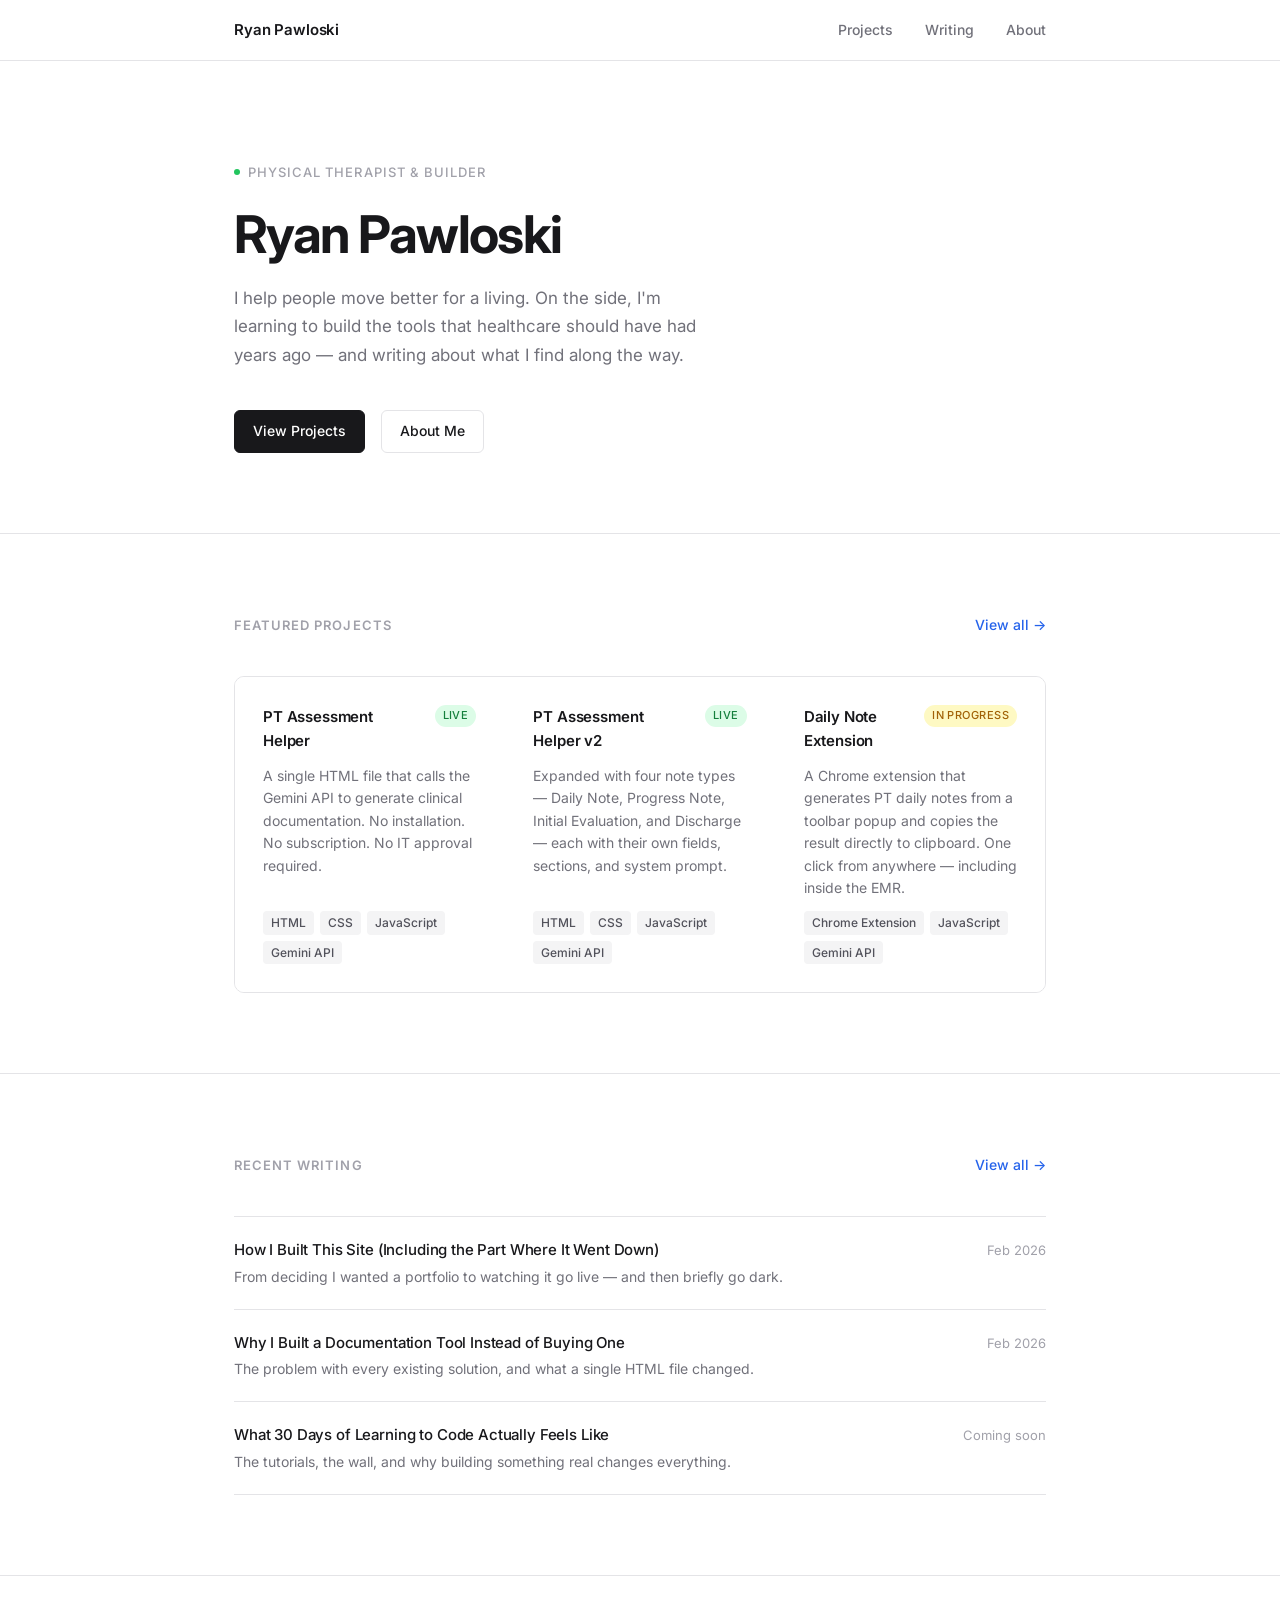
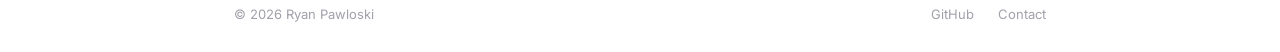
==== index.html @ 799d340d "Initial portfolio build" ====
<!DOCTYPE html>
<html lang="en">
<head>
  <meta charset="UTF-8">
  <meta name="viewport" content="width=device-width, initial-scale=1.0">
  <title>Ryan Pawloski</title>
  <meta name="description" content="Physical therapist and builder. Making tools that make care better.">
  <link rel="stylesheet" href="style.css">
</head>
<body>

  <!-- Nav -->
  <nav>
    <div class="container nav-inner">
      <a href="index.html" class="nav-logo">Ryan Pawloski</a>
      <ul class="nav-links">
        <li><a href="projects.html">Projects</a></li>
        <li><a href="writing.html">Writing</a></li>
        <li><a href="about.html">About</a></li>
      </ul>
      <button class="nav-toggle" id="nav-toggle" aria-label="Toggle menu" aria-expanded="false">
        <svg width="20" height="20" viewBox="0 0 20 20" fill="none" stroke="currentColor" stroke-width="1.75" stroke-linecap="round">
          <line x1="3" y1="6" x2="17" y2="6"/>
          <line x1="3" y1="10" x2="17" y2="10"/>
          <line x1="3" y1="14" x2="17" y2="14"/>
        </svg>
      </button>
    </div>
    <div class="nav-mobile" id="nav-mobile">
      <a href="projects.html">Projects</a>
      <a href="writing.html">Writing</a>
      <a href="about.html">About</a>
    </div>
  </nav>

  <!-- Hero -->
  <section class="hero" style="border-top: none;">
    <div class="container">
      <div class="hero-eyebrow">
        <span class="hero-eyebrow-dot"></span>
        Physical Therapist & Builder
      </div>
      <h1>Ryan Pawloski</h1>
      <p class="hero-sub">
        I help people move better for a living. On the side, I'm learning to build the tools
        that healthcare should have had years ago — and writing about what I find along the way.
      </p>
      <div class="hero-links">
        <a href="projects.html" class="btn btn-primary">View Projects</a>
        <a href="about.html" class="btn btn-outline">About Me</a>
      </div>
    </div>
  </section>

  <!-- Featured Projects -->
  <section>
    <div class="container">
      <div class="section-header">
        <span class="section-title">Featured Projects</span>
        <a href="projects.html" class="section-link">View all →</a>
      </div>
      <div class="projects-grid">

        <div class="project-card">
          <div class="project-card-header">
            <span class="project-name">PT Assessment Helper</span>
            <span class="project-status status-live">Live</span>
          </div>
          <p class="project-desc">
            A single HTML file that calls the Gemini API to generate clinical documentation.
            No installation. No subscription. No IT approval required.
          </p>
          <div class="project-tags">
            <span class="tag">HTML</span>
            <span class="tag">CSS</span>
            <span class="tag">JavaScript</span>
            <span class="tag">Gemini API</span>
          </div>
        </div>

        <div class="project-card">
          <div class="project-card-header">
            <span class="project-name">PT Assessment Helper v2</span>
            <span class="project-status status-live">Live</span>
          </div>
          <p class="project-desc">
            Expanded with four note types — Daily Note, Progress Note, Initial Evaluation,
            and Discharge — each with their own fields, sections, and system prompt.
          </p>
          <div class="project-tags">
            <span class="tag">HTML</span>
            <span class="tag">CSS</span>
            <span class="tag">JavaScript</span>
            <span class="tag">Gemini API</span>
          </div>
        </div>

        <div class="project-card">
          <div class="project-card-header">
            <span class="project-name">Daily Note Extension</span>
            <span class="project-status status-progress">In Progress</span>
          </div>
          <p class="project-desc">
            A Chrome extension that generates PT daily notes from a toolbar popup and
            copies the result directly to clipboard. One click from anywhere — including inside the EMR.
          </p>
          <div class="project-tags">
            <span class="tag">Chrome Extension</span>
            <span class="tag">JavaScript</span>
            <span class="tag">Gemini API</span>
          </div>
        </div>

      </div>
    </div>
  </section>

  <!-- Recent Writing -->
  <section>
    <div class="container">
      <div class="section-header">
        <span class="section-title">Recent Writing</span>
        <a href="writing.html" class="section-link">View all →</a>
      </div>
      <div class="post-list">

        <a href="writing/how-i-built-this-site.html" class="post-item">
          <div>
            <div class="post-title">How I Built This Site (Including the Part Where It Went Down)</div>
            <div class="post-desc">From deciding I wanted a portfolio to watching it go live — and then briefly go dark.</div>
          </div>
          <span class="post-meta">Feb 2026</span>
        </a>

        <a href="writing/why-i-built-a-documentation-tool.html" class="post-item">
          <div>
            <div class="post-title">Why I Built a Documentation Tool Instead of Buying One</div>
            <div class="post-desc">The problem with every existing solution, and what a single HTML file changed.</div>
          </div>
          <span class="post-meta">Feb 2026</span>
        </a>

        <a href="#" class="post-item">
          <div>
            <div class="post-title">What 30 Days of Learning to Code Actually Feels Like</div>
            <div class="post-desc">The tutorials, the wall, and why building something real changes everything.</div>
          </div>
          <span class="post-meta">Coming soon</span>
        </a>

      </div>
    </div>
  </section>

  <!-- Footer -->
  <footer>
    <div class="container footer-inner">
      <span class="footer-copy">© 2026 Ryan Pawloski</span>
      <div class="footer-links">
        <a href="https://github.com" target="_blank" rel="noopener">GitHub</a>
        <a href="about.html">Contact</a>
      </div>
    </div>
  </footer>

  <script src="script.js"></script>
</body>
</html>
---- style.css ----
@import url('https://fonts.googleapis.com/css2?family=Inter:wght@400;500;600;700&display=swap');

/* ── Reset ── */
*, *::before, *::after { box-sizing: border-box; margin: 0; padding: 0; }
img { display: block; max-width: 100%; }
a { color: inherit; text-decoration: none; }

/* ── Custom Properties ── */
:root {
  --bg:         #ffffff;
  --text:       #18181b;
  --text-2:     #71717a;
  --text-3:     #a1a1aa;
  --accent:     #2563eb;
  --accent-dim: #eff6ff;
  --border:     #e4e4e7;
  --surface:    #fafafa;
  --tag-bg:     #f4f4f5;
  --tag-text:   #52525b;

  --font: 'Inter', -apple-system, BlinkMacSystemFont, 'Segoe UI', sans-serif;

  --container: 860px;
  --reading:   660px;
  --pad:       1.5rem;

  --transition: 0.15s ease;
}

/* ── Base ── */
html { font-size: 16px; -webkit-font-smoothing: antialiased; }

body {
  font-family: var(--font);
  background: var(--bg);
  color: var(--text);
  line-height: 1.6;
  min-height: 100vh;
  display: flex;
  flex-direction: column;
}

/* ── Layout ── */
.container {
  width: 100%;
  max-width: var(--container);
  margin: 0 auto;
  padding: 0 var(--pad);
}

.reading {
  max-width: var(--reading);
}

section {
  padding: 5rem 0;
}

section + section {
  border-top: 1px solid var(--border);
}

/* ── Navigation ── */
nav {
  position: sticky;
  top: 0;
  z-index: 100;
  background: rgba(255, 255, 255, 0.85);
  backdrop-filter: blur(12px);
  -webkit-backdrop-filter: blur(12px);
  border-bottom: 1px solid var(--border);
}

.nav-inner {
  display: flex;
  align-items: center;
  justify-content: space-between;
  height: 60px;
}

.nav-logo {
  font-size: 0.9375rem;
  font-weight: 600;
  letter-spacing: -0.01em;
  color: var(--text);
  transition: opacity var(--transition);
}

.nav-logo:hover { opacity: 0.7; }

.nav-links {
  display: flex;
  align-items: center;
  gap: 2rem;
  list-style: none;
}

.nav-links a {
  font-size: 0.875rem;
  font-weight: 500;
  color: var(--text-2);
  transition: color var(--transition);
}

.nav-links a:hover,
.nav-links a.active {
  color: var(--text);
}

.nav-toggle {
  display: none;
  background: none;
  border: none;
  cursor: pointer;
  padding: 4px;
  color: var(--text);
}

.nav-toggle svg { display: block; }

/* Mobile nav */
.nav-mobile {
  display: none;
  flex-direction: column;
  gap: 0;
  border-top: 1px solid var(--border);
}

.nav-mobile.open { display: flex; }

.nav-mobile a {
  display: block;
  padding: 0.875rem var(--pad);
  font-size: 0.9375rem;
  font-weight: 500;
  color: var(--text-2);
  border-bottom: 1px solid var(--border);
  transition: color var(--transition), background var(--transition);
}

.nav-mobile a:hover,
.nav-mobile a.active {
  color: var(--text);
  background: var(--surface);
}

/* ── Hero ── */
.hero {
  padding: 6rem 0 5rem;
  border-top: none;
}

.hero-eyebrow {
  display: inline-flex;
  align-items: center;
  gap: 0.5rem;
  font-size: 0.8125rem;
  font-weight: 500;
  letter-spacing: 0.08em;
  text-transform: uppercase;
  color: var(--text-3);
  margin-bottom: 1.5rem;
}

.hero-eyebrow-dot {
  width: 6px;
  height: 6px;
  border-radius: 50%;
  background: #22c55e;
  animation: pulse 2s ease infinite;
}

@keyframes pulse {
  0%, 100% { opacity: 1; }
  50%       { opacity: 0.4; }
}

.hero h1 {
  font-size: clamp(2.25rem, 5vw, 3.25rem);
  font-weight: 700;
  letter-spacing: -0.03em;
  line-height: 1.1;
  color: var(--text);
  margin-bottom: 1.25rem;
}

.hero-sub {
  font-size: 1.0625rem;
  color: var(--text-2);
  max-width: 480px;
  line-height: 1.7;
  margin-bottom: 2.5rem;
}

.hero-links {
  display: flex;
  gap: 1rem;
  flex-wrap: wrap;
}

/* ── Buttons ── */
.btn {
  display: inline-flex;
  align-items: center;
  gap: 0.375rem;
  padding: 0.5625rem 1.125rem;
  border-radius: 6px;
  font-family: var(--font);
  font-size: 0.875rem;
  font-weight: 500;
  cursor: pointer;
  transition: background var(--transition), color var(--transition),
              border-color var(--transition), opacity var(--transition);
  border: 1px solid transparent;
  text-decoration: none;
}

.btn-primary {
  background: var(--text);
  color: #fff;
  border-color: var(--text);
}

.btn-primary:hover { opacity: 0.8; }

.btn-outline {
  background: transparent;
  color: var(--text);
  border-color: var(--border);
}

.btn-outline:hover {
  background: var(--surface);
  border-color: #d4d4d8;
}

/* ── Section Headers ── */
.section-header {
  display: flex;
  align-items: baseline;
  justify-content: space-between;
  margin-bottom: 2.5rem;
}

.section-title {
  font-size: 0.8125rem;
  font-weight: 600;
  letter-spacing: 0.08em;
  text-transform: uppercase;
  color: var(--text-3);
}

.section-link {
  font-size: 0.875rem;
  font-weight: 500;
  color: var(--accent);
  transition: opacity var(--transition);
}

.section-link:hover { opacity: 0.75; }

/* ── Project Cards ── */
.projects-grid {
  display: grid;
  grid-template-columns: repeat(auto-fill, minmax(260px, 1fr));
  gap: 1px;
  border: 1px solid var(--border);
  border-radius: 10px;
  overflow: hidden;
}

.project-card {
  background: var(--bg);
  padding: 1.75rem;
  display: flex;
  flex-direction: column;
  gap: 0.75rem;
  transition: background var(--transition);
  position: relative;
}

.project-card:hover { background: var(--surface); }

.project-card-header {
  display: flex;
  align-items: flex-start;
  justify-content: space-between;
  gap: 1rem;
}

.project-name {
  font-size: 0.9375rem;
  font-weight: 600;
  color: var(--text);
  letter-spacing: -0.01em;
}

.project-status {
  flex-shrink: 0;
  font-size: 0.6875rem;
  font-weight: 500;
  letter-spacing: 0.04em;
  text-transform: uppercase;
  padding: 2px 8px;
  border-radius: 20px;
}

.status-live     { background: #dcfce7; color: #15803d; }
.status-progress { background: #fef9c3; color: #a16207; }
.status-soon     { background: var(--tag-bg); color: var(--tag-text); }

.project-desc {
  font-size: 0.875rem;
  color: var(--text-2);
  line-height: 1.6;
  flex: 1;
}

.project-tags {
  display: flex;
  flex-wrap: wrap;
  gap: 0.375rem;
  margin-top: auto;
}

.tag {
  font-size: 0.75rem;
  font-weight: 500;
  padding: 2px 8px;
  border-radius: 4px;
  background: var(--tag-bg);
  color: var(--tag-text);
}

.project-link {
  font-size: 0.8125rem;
  font-weight: 500;
  color: var(--accent);
  display: inline-flex;
  align-items: center;
  gap: 0.25rem;
  transition: gap var(--transition);
}

.project-link:hover { gap: 0.5rem; }

/* ── Writing List ── */
.post-list {
  display: flex;
  flex-direction: column;
}

.post-item {
  display: grid;
  grid-template-columns: 1fr auto;
  align-items: baseline;
  gap: 1.5rem;
  padding: 1.375rem 0;
  border-bottom: 1px solid var(--border);
  transition: var(--transition);
}

.post-item:first-child { border-top: 1px solid var(--border); }

.post-item:hover .post-title { color: var(--accent); }

.post-title {
  font-size: 0.9375rem;
  font-weight: 500;
  color: var(--text);
  letter-spacing: -0.01em;
  transition: color var(--transition);
  line-height: 1.5;
}

.post-meta {
  font-size: 0.8125rem;
  color: var(--text-3);
  white-space: nowrap;
}

.post-desc {
  font-size: 0.875rem;
  color: var(--text-2);
  margin-top: 0.25rem;
  line-height: 1.5;
}

/* ── About / Bio ── */
.about-grid {
  display: grid;
  grid-template-columns: 1fr 200px;
  gap: 4rem;
  align-items: start;
}

.about-avatar {
  width: 200px;
  height: 200px;
  border-radius: 10px;
  background: var(--surface);
  border: 1px solid var(--border);
  display: flex;
  align-items: center;
  justify-content: center;
  font-size: 2.5rem;
  font-weight: 700;
  color: var(--text-3);
  letter-spacing: -0.02em;
}

.about-content h2 {
  font-size: 1.5rem;
  font-weight: 700;
  letter-spacing: -0.02em;
  margin-bottom: 1rem;
  color: var(--text);
}

.about-content p {
  font-size: 1rem;
  color: var(--text-2);
  line-height: 1.75;
  margin-bottom: 1rem;
}

.about-content p:last-child { margin-bottom: 0; }

/* ── Prose (blog posts) ── */
.prose h1 {
  font-size: clamp(1.75rem, 4vw, 2.5rem);
  font-weight: 700;
  letter-spacing: -0.03em;
  line-height: 1.2;
  color: var(--text);
  margin-bottom: 1rem;
}

.prose-meta {
  display: flex;
  align-items: center;
  gap: 1rem;
  font-size: 0.875rem;
  color: var(--text-3);
  margin-bottom: 3rem;
  padding-bottom: 2rem;
  border-bottom: 1px solid var(--border);
}

.prose-meta span { display: flex; align-items: center; gap: 0.375rem; }

.prose-body h2 {
  font-size: 1.25rem;
  font-weight: 600;
  letter-spacing: -0.02em;
  color: var(--text);
  margin: 2.5rem 0 0.875rem;
}

.prose-body p {
  font-size: 1.0625rem;
  color: var(--text-2);
  line-height: 1.8;
  margin-bottom: 1.25rem;
}

.prose-body strong { color: var(--text); font-weight: 600; }

.prose-body blockquote {
  border-left: 3px solid var(--border);
  padding-left: 1.25rem;
  margin: 1.75rem 0;
  color: var(--text-2);
  font-style: italic;
}

.prose-body ul, .prose-body ol {
  padding-left: 1.5rem;
  margin-bottom: 1.25rem;
  color: var(--text-2);
}

.prose-body li {
  font-size: 1.0625rem;
  line-height: 1.8;
  margin-bottom: 0.375rem;
}

.back-link {
  display: inline-flex;
  align-items: center;
  gap: 0.375rem;
  font-size: 0.875rem;
  font-weight: 500;
  color: var(--text-2);
  margin-bottom: 2.5rem;
  transition: color var(--transition);
}

.back-link:hover { color: var(--text); }

/* ── Page Header ── */
.page-header {
  padding: 4rem 0 3rem;
}

.page-header h1 {
  font-size: clamp(1.75rem, 4vw, 2.5rem);
  font-weight: 700;
  letter-spacing: -0.03em;
  color: var(--text);
  margin-bottom: 0.625rem;
}

.page-header p {
  font-size: 1rem;
  color: var(--text-2);
  max-width: 480px;
}

/* ── Now strip ── */
.now-strip {
  background: var(--surface);
  border-radius: 8px;
  padding: 1.25rem 1.5rem;
  display: flex;
  gap: 2rem;
  flex-wrap: wrap;
  border: 1px solid var(--border);
  margin-top: 3rem;
}

.now-item {
  display: flex;
  flex-direction: column;
  gap: 0.25rem;
}

.now-label {
  font-size: 0.6875rem;
  font-weight: 600;
  letter-spacing: 0.08em;
  text-transform: uppercase;
  color: var(--text-3);
}

.now-value {
  font-size: 0.875rem;
  font-weight: 500;
  color: var(--text);
}

/* ── Divider ── */
hr {
  border: none;
  border-top: 1px solid var(--border);
  margin: 2rem 0;
}

/* ── Footer ── */
footer {
  margin-top: auto;
  border-top: 1px solid var(--border);
  padding: 1.75rem 0;
}

.footer-inner {
  display: flex;
  align-items: center;
  justify-content: space-between;
  flex-wrap: wrap;
  gap: 1rem;
}

.footer-copy {
  font-size: 0.8125rem;
  color: var(--text-3);
}

.footer-links {
  display: flex;
  gap: 1.5rem;
}

.footer-links a {
  font-size: 0.8125rem;
  color: var(--text-3);
  transition: color var(--transition);
}

.footer-links a:hover { color: var(--text); }

/* ── Responsive ── */
@media (max-width: 680px) {
  :root { --pad: 1.25rem; }

  section { padding: 3.5rem 0; }

  .hero { padding: 4rem 0 3.5rem; }

  .nav-links { display: none; }
  .nav-toggle { display: block; }

  .projects-grid {
    grid-template-columns: 1fr;
  }

  .about-grid {
    grid-template-columns: 1fr;
  }

  .about-avatar {
    width: 80px;
    height: 80px;
    font-size: 1.5rem;
    order: -1;
  }

  .post-item {
    grid-template-columns: 1fr;
    gap: 0.25rem;
  }

  .footer-inner {
    flex-direction: column;
    align-items: flex-start;
  }
}
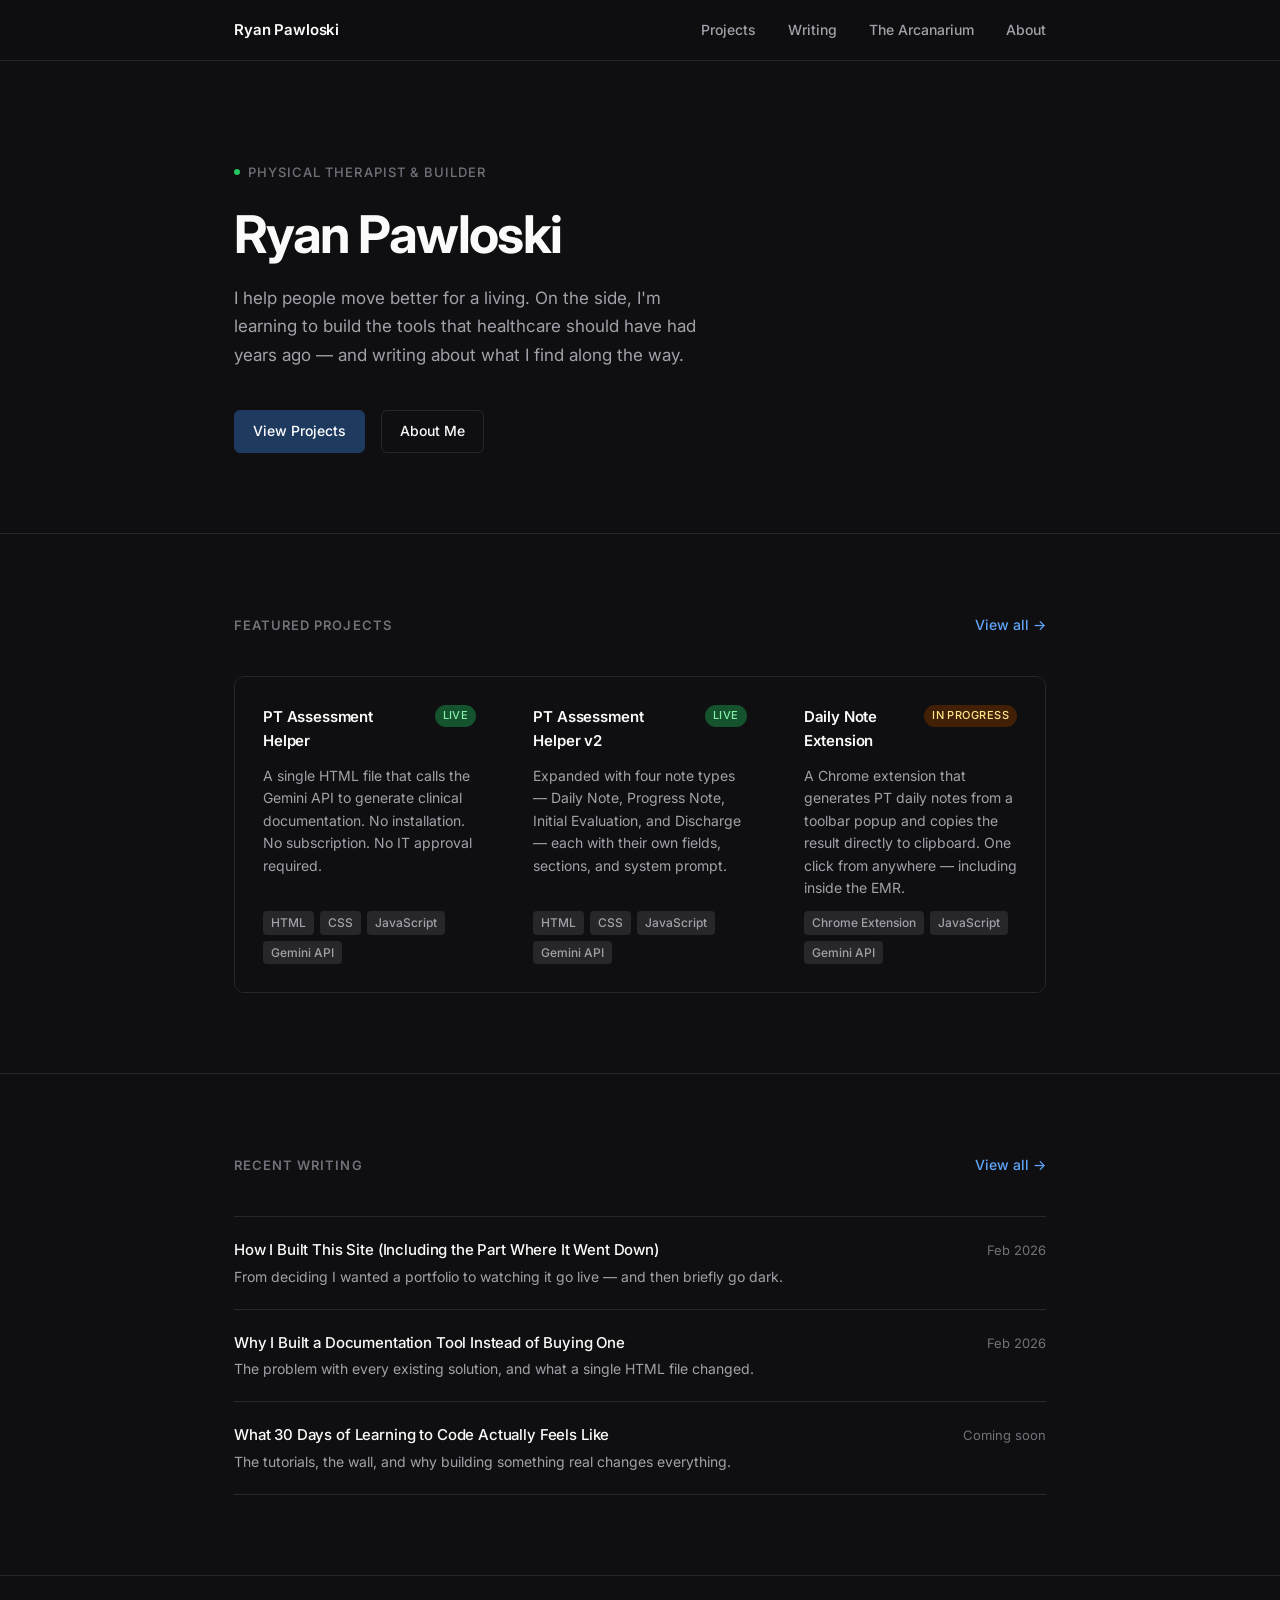
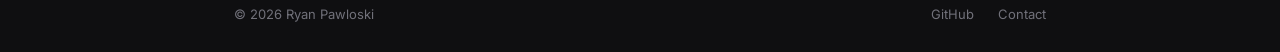
==== commit 65ef514c: "Add Arcanarium to nav" ====
--- a/index.html
+++ b/index.html
@@ -16,6 +16,7 @@
       <ul class="nav-links">
         <li><a href="projects.html">Projects</a></li>
         <li><a href="writing.html">Writing</a></li>
+        <li><a href="https://arcanarium.me" target="_blank" rel="noopener">The Arcanarium</a></li>
         <li><a href="about.html">About</a></li>
       </ul>
       <button class="nav-toggle" id="nav-toggle" aria-label="Toggle menu" aria-expanded="false">
@@ -29,6 +30,7 @@
     <div class="nav-mobile" id="nav-mobile">
       <a href="projects.html">Projects</a>
       <a href="writing.html">Writing</a>
+      <a href="https://arcanarium.me" target="_blank" rel="noopener">The Arcanarium</a>
       <a href="about.html">About</a>
     </div>
   </nav>
--- a/style.css
+++ b/style.css
@@ -7,16 +7,16 @@
 
 /* ── Custom Properties ── */
 :root {
-  --bg:         #ffffff;
-  --text:       #18181b;
-  --text-2:     #71717a;
-  --text-3:     #a1a1aa;
-  --accent:     #2563eb;
-  --accent-dim: #eff6ff;
-  --border:     #e4e4e7;
-  --surface:    #fafafa;
-  --tag-bg:     #f4f4f5;
-  --tag-text:   #52525b;
+  --bg:         #0f0f11;
+  --text:       #fafafa;
+  --text-2:     #a1a1aa;
+  --text-3:     #71717a;
+  --accent:     #60a5fa;
+  --accent-dim: #1e3a5f;
+  --border:     #27272a;
+  --surface:    #18181b;
+  --tag-bg:     #27272a;
+  --tag-text:   #a1a1aa;
 
   --font: 'Inter', -apple-system, BlinkMacSystemFont, 'Segoe UI', sans-serif;
 
@@ -65,7 +65,7 @@
   position: sticky;
   top: 0;
   z-index: 100;
-  background: rgba(255, 255, 255, 0.85);
+  background: rgba(15, 15, 17, 0.85);
   backdrop-filter: blur(12px);
   -webkit-backdrop-filter: blur(12px);
   border-bottom: 1px solid var(--border);
@@ -216,12 +216,12 @@
 }
 
 .btn-primary {
-  background: var(--text);
+  background: #1e3a5f;
   color: #fff;
-  border-color: var(--text);
-}
-
-.btn-primary:hover { opacity: 0.8; }
+  border-color: #1e3a5f;
+}
+
+.btn-primary:hover { background: #16304f; border-color: #16304f; }
 
 .btn-outline {
   background: transparent;
@@ -305,8 +305,8 @@
   border-radius: 20px;
 }
 
-.status-live     { background: #dcfce7; color: #15803d; }
-.status-progress { background: #fef9c3; color: #a16207; }
+.status-live     { background: #14532d; color: #86efac; }
+.status-progress { background: #422006; color: #fde68a; }
 .status-soon     { background: var(--tag-bg); color: var(--tag-text); }
 
 .project-desc {
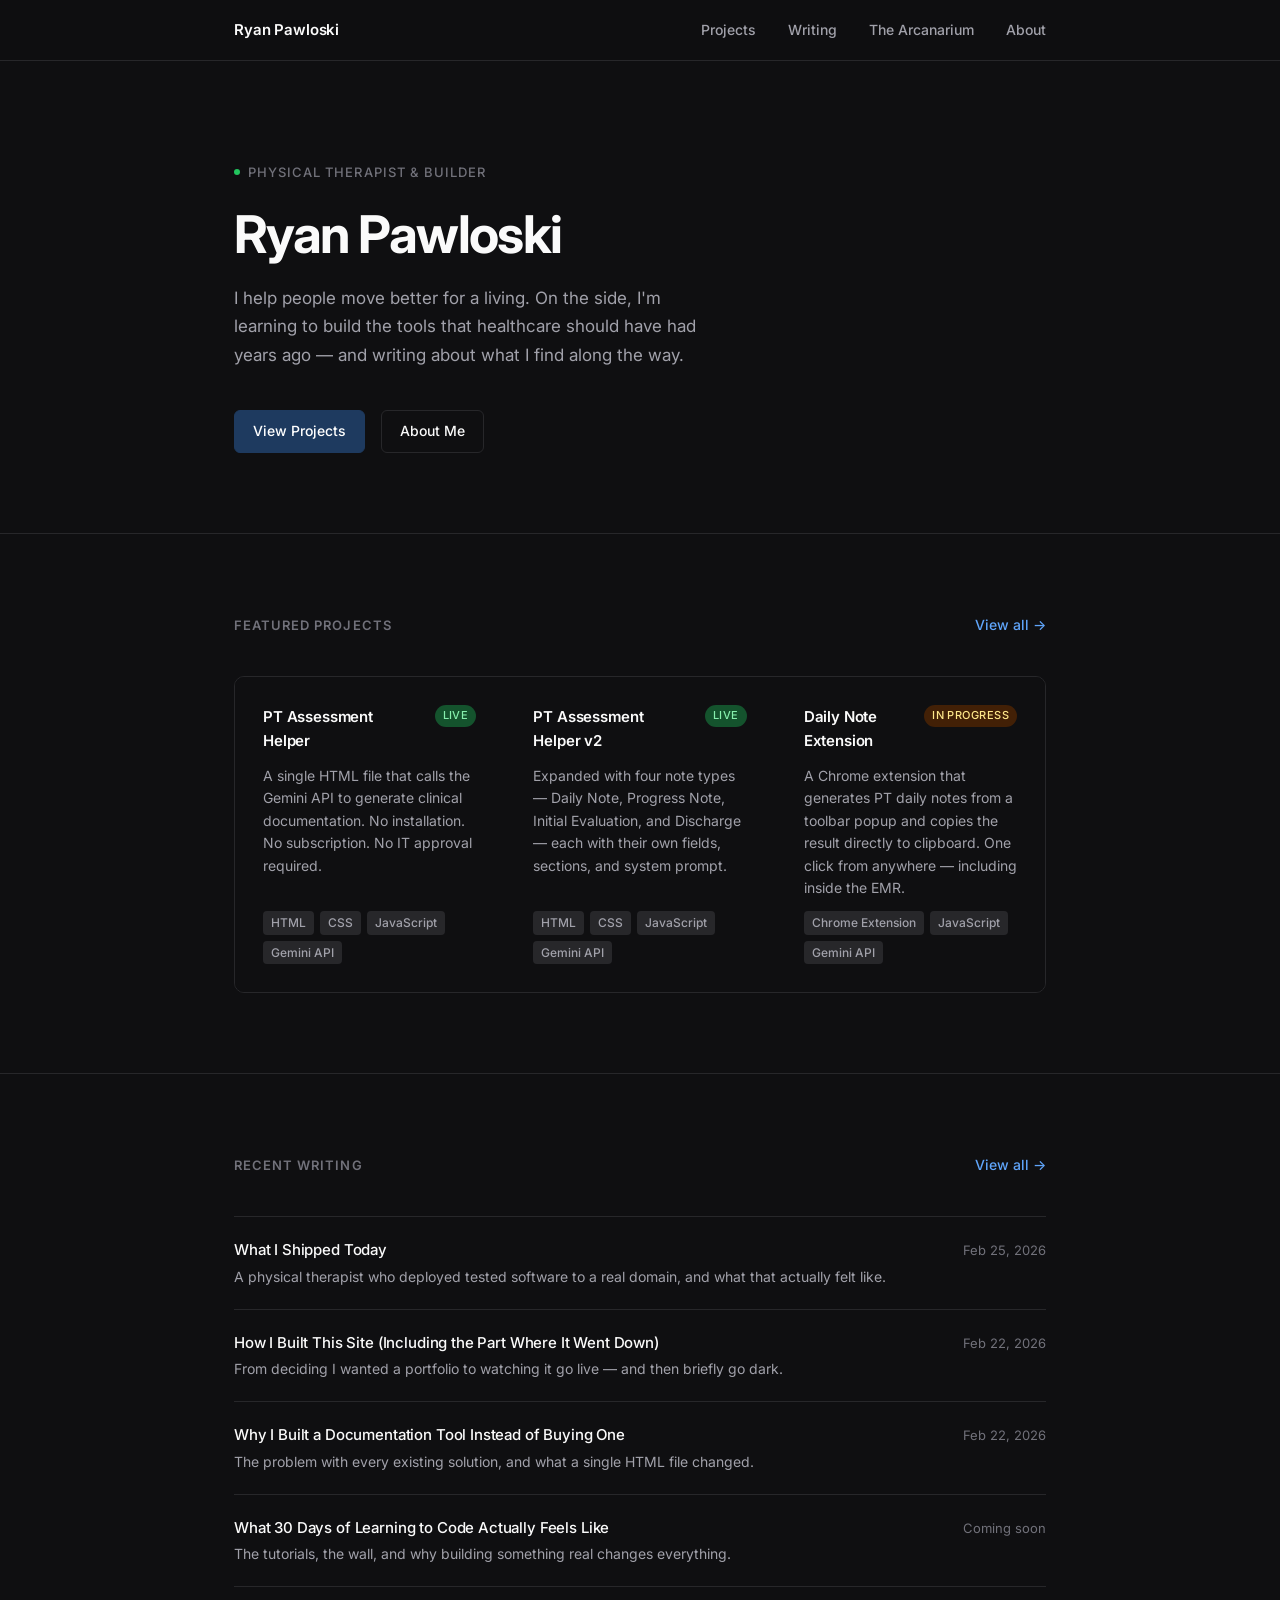
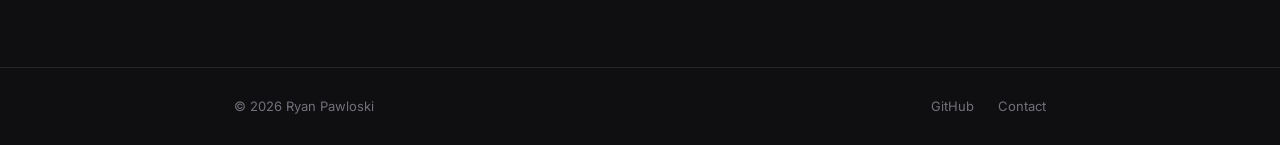
==== commit 72526c6d: "Update recent writing" ====
--- a/index.html
+++ b/index.html
@@ -126,12 +126,20 @@
       </div>
       <div class="post-list">
 
+        <a href="writing/what-i-shipped-today.html" class="post-item">
+          <div>
+            <div class="post-title">What I Shipped Today</div>
+            <div class="post-desc">A physical therapist who deployed tested software to a real domain, and what that actually felt like.</div>
+          </div>
+          <span class="post-meta">Feb 25, 2026</span>
+        </a>
+
         <a href="writing/how-i-built-this-site.html" class="post-item">
           <div>
             <div class="post-title">How I Built This Site (Including the Part Where It Went Down)</div>
             <div class="post-desc">From deciding I wanted a portfolio to watching it go live — and then briefly go dark.</div>
           </div>
-          <span class="post-meta">Feb 2026</span>
+          <span class="post-meta">Feb 22, 2026</span>
         </a>
 
         <a href="writing/why-i-built-a-documentation-tool.html" class="post-item">
@@ -139,7 +147,7 @@
             <div class="post-title">Why I Built a Documentation Tool Instead of Buying One</div>
             <div class="post-desc">The problem with every existing solution, and what a single HTML file changed.</div>
           </div>
-          <span class="post-meta">Feb 2026</span>
+          <span class="post-meta">Feb 22, 2026</span>
         </a>
 
         <a href="#" class="post-item">
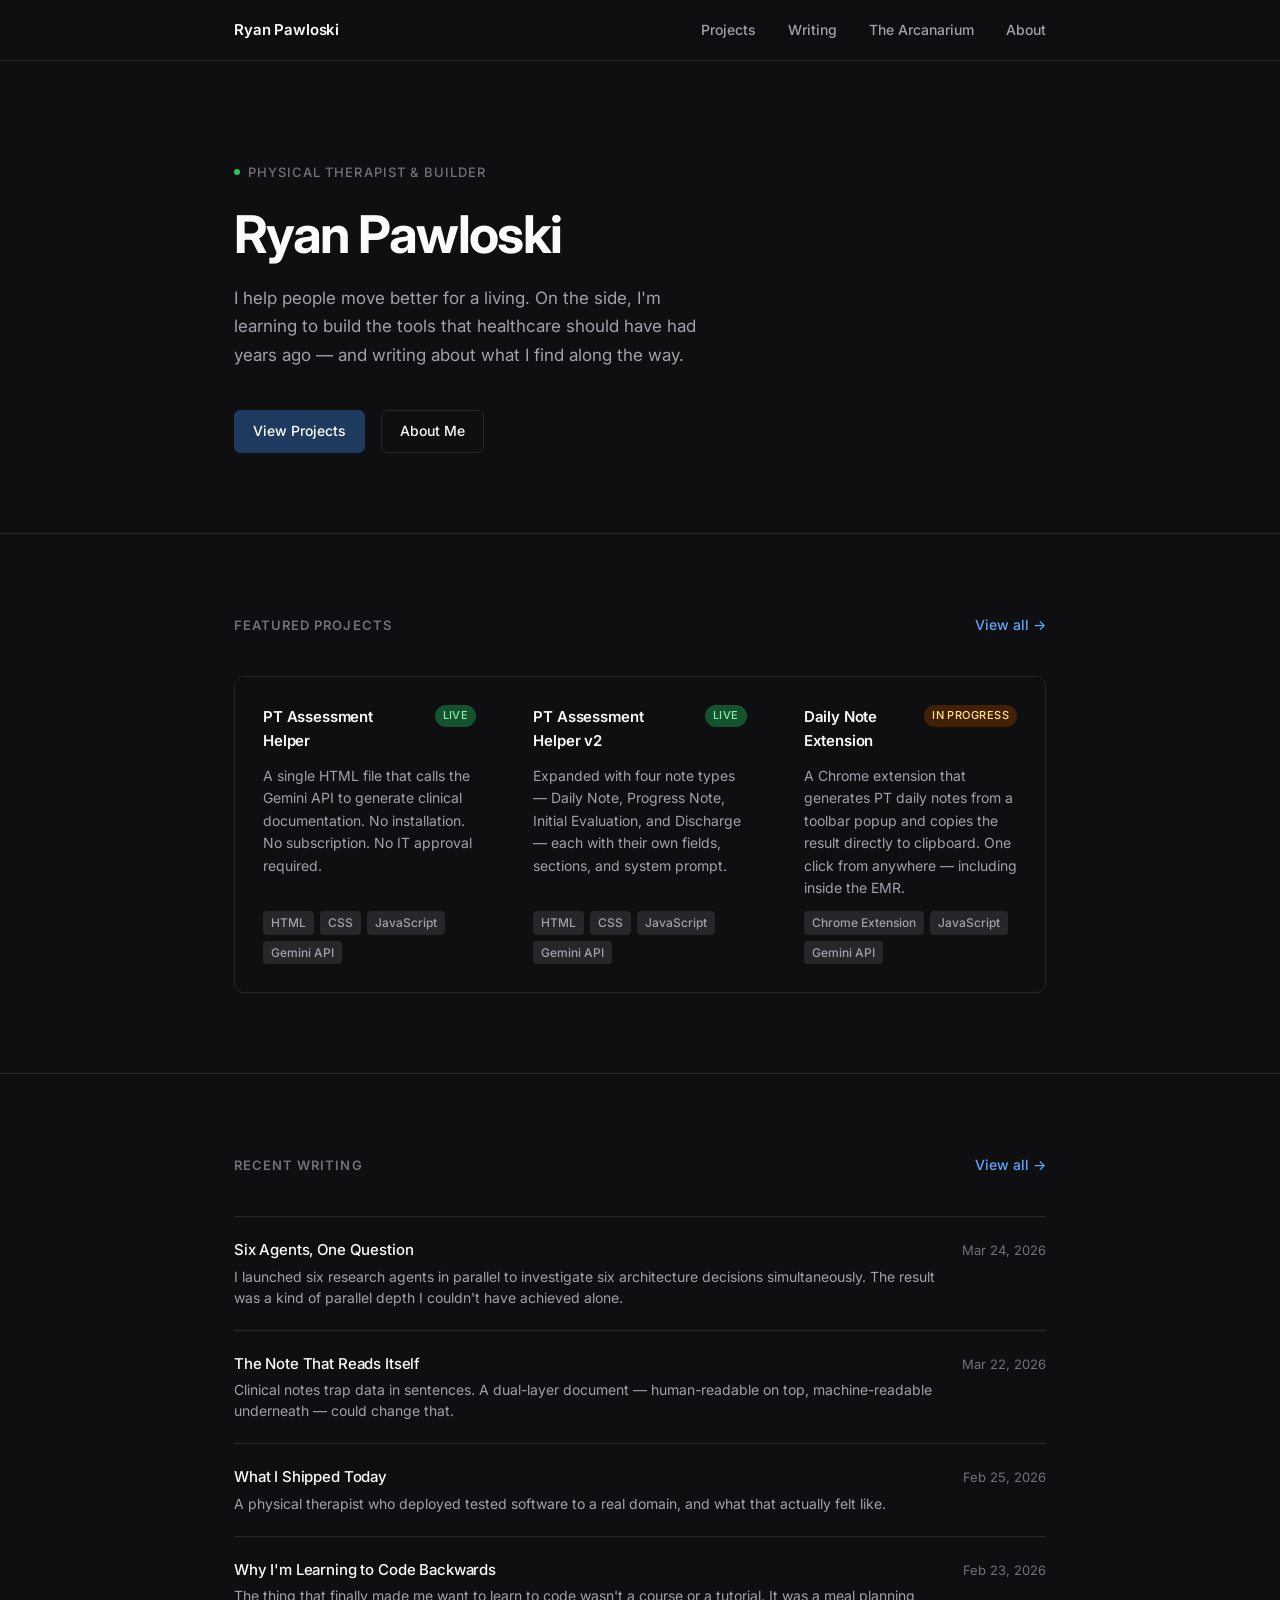
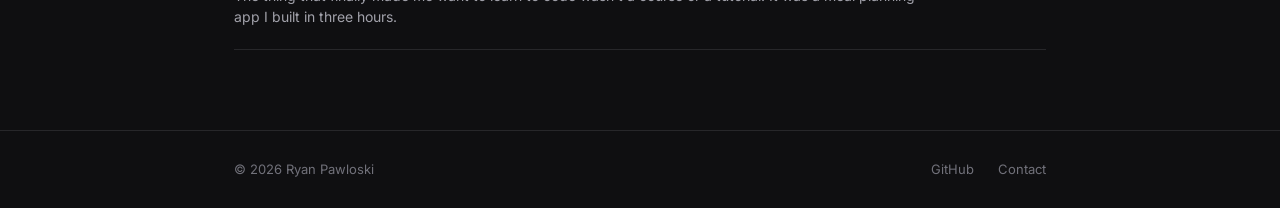
==== commit 1b262fd5: "Add Six Agents, One Question blog post New post about delegating parallel research to AI agents. Upd" ====
--- a/index.html
+++ b/index.html
@@ -5,6 +5,10 @@
   <meta name="viewport" content="width=device-width, initial-scale=1.0">
   <title>Ryan Pawloski</title>
   <meta name="description" content="Physical therapist and builder. Making tools that make care better.">
+  <meta property="og:title" content="Ryan Pawloski">
+  <meta property="og:description" content="Physical therapist and builder. Making tools that make care better.">
+  <meta property="og:url" content="https://ryanpawloski.com">
+  <meta property="og:type" content="website">
   <link rel="stylesheet" href="style.css">
 </head>
 <body>
@@ -126,6 +130,22 @@
       </div>
       <div class="post-list">
 
+        <a href="writing/six-agents-one-question.html" class="post-item">
+          <div>
+            <div class="post-title">Six Agents, One Question</div>
+            <div class="post-desc">I launched six research agents in parallel to investigate six architecture decisions simultaneously. The result was a kind of parallel depth I couldn't have achieved alone.</div>
+          </div>
+          <span class="post-meta">Mar 24, 2026</span>
+        </a>
+
+        <a href="writing/the-note-that-reads-itself.html" class="post-item">
+          <div>
+            <div class="post-title">The Note That Reads Itself</div>
+            <div class="post-desc">Clinical notes trap data in sentences. A dual-layer document — human-readable on top, machine-readable underneath — could change that.</div>
+          </div>
+          <span class="post-meta">Mar 22, 2026</span>
+        </a>
+
         <a href="writing/what-i-shipped-today.html" class="post-item">
           <div>
             <div class="post-title">What I Shipped Today</div>
@@ -134,28 +154,12 @@
           <span class="post-meta">Feb 25, 2026</span>
         </a>
 
-        <a href="writing/how-i-built-this-site.html" class="post-item">
+        <a href="writing/why-im-learning-to-code-backwards.html" class="post-item">
           <div>
-            <div class="post-title">How I Built This Site (Including the Part Where It Went Down)</div>
-            <div class="post-desc">From deciding I wanted a portfolio to watching it go live — and then briefly go dark.</div>
+            <div class="post-title">Why I'm Learning to Code Backwards</div>
+            <div class="post-desc">The thing that finally made me want to learn to code wasn't a course or a tutorial. It was a meal planning app I built in three hours.</div>
           </div>
-          <span class="post-meta">Feb 22, 2026</span>
-        </a>
-
-        <a href="writing/why-i-built-a-documentation-tool.html" class="post-item">
-          <div>
-            <div class="post-title">Why I Built a Documentation Tool Instead of Buying One</div>
-            <div class="post-desc">The problem with every existing solution, and what a single HTML file changed.</div>
-          </div>
-          <span class="post-meta">Feb 22, 2026</span>
-        </a>
-
-        <a href="#" class="post-item">
-          <div>
-            <div class="post-title">What 30 Days of Learning to Code Actually Feels Like</div>
-            <div class="post-desc">The tutorials, the wall, and why building something real changes everything.</div>
-          </div>
-          <span class="post-meta">Coming soon</span>
+          <span class="post-meta">Feb 23, 2026</span>
         </a>
 
       </div>
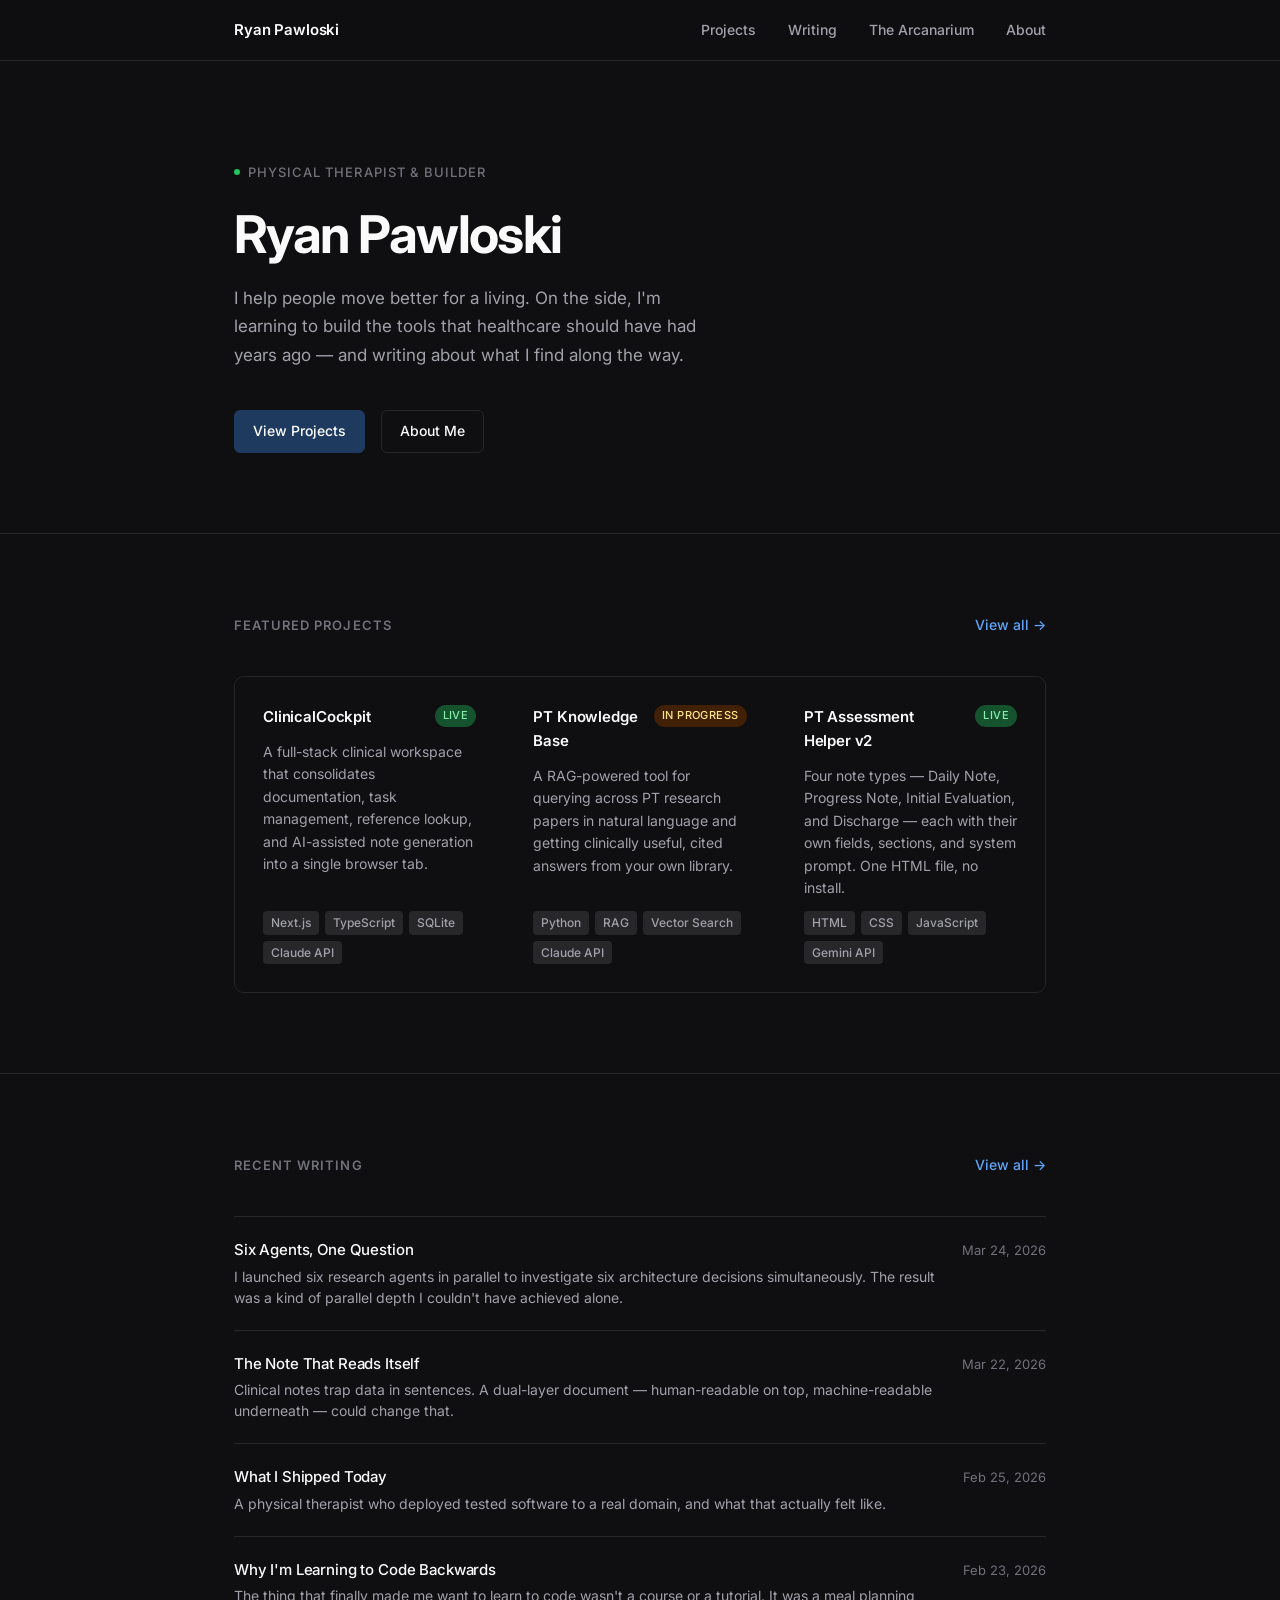
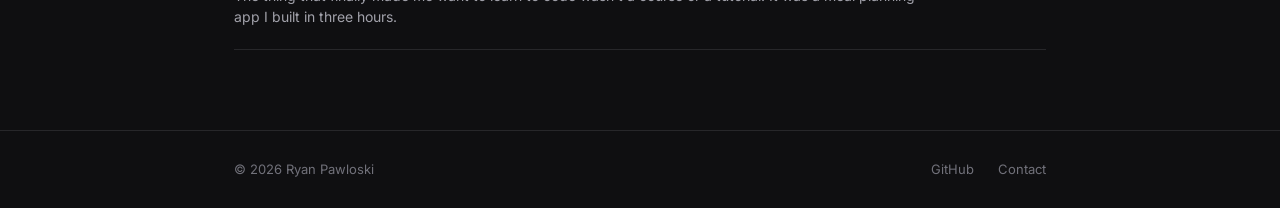
==== commit d0b8ad26: "Update featured projects: ClinicalCockpit, PT Knowledge Base, PT Assessment Helper v2" ====
--- a/index.html
+++ b/index.html
@@ -69,18 +69,35 @@
 
         <div class="project-card">
           <div class="project-card-header">
-            <span class="project-name">PT Assessment Helper</span>
+            <span class="project-name">ClinicalCockpit</span>
             <span class="project-status status-live">Live</span>
           </div>
           <p class="project-desc">
-            A single HTML file that calls the Gemini API to generate clinical documentation.
-            No installation. No subscription. No IT approval required.
+            A full-stack clinical workspace that consolidates documentation, task management,
+            reference lookup, and AI-assisted note generation into a single browser tab.
           </p>
           <div class="project-tags">
-            <span class="tag">HTML</span>
-            <span class="tag">CSS</span>
-            <span class="tag">JavaScript</span>
-            <span class="tag">Gemini API</span>
+            <span class="tag">Next.js</span>
+            <span class="tag">TypeScript</span>
+            <span class="tag">SQLite</span>
+            <span class="tag">Claude API</span>
+          </div>
+        </div>
+
+        <div class="project-card">
+          <div class="project-card-header">
+            <span class="project-name">PT Knowledge Base</span>
+            <span class="project-status status-progress">In Progress</span>
+          </div>
+          <p class="project-desc">
+            A RAG-powered tool for querying across PT research papers in natural language
+            and getting clinically useful, cited answers from your own library.
+          </p>
+          <div class="project-tags">
+            <span class="tag">Python</span>
+            <span class="tag">RAG</span>
+            <span class="tag">Vector Search</span>
+            <span class="tag">Claude API</span>
           </div>
         </div>
 
@@ -90,28 +107,12 @@
             <span class="project-status status-live">Live</span>
           </div>
           <p class="project-desc">
-            Expanded with four note types — Daily Note, Progress Note, Initial Evaluation,
-            and Discharge — each with their own fields, sections, and system prompt.
+            Four note types — Daily Note, Progress Note, Initial Evaluation,
+            and Discharge — each with their own fields, sections, and system prompt. One HTML file, no install.
           </p>
           <div class="project-tags">
             <span class="tag">HTML</span>
             <span class="tag">CSS</span>
-            <span class="tag">JavaScript</span>
-            <span class="tag">Gemini API</span>
-          </div>
-        </div>
-
-        <div class="project-card">
-          <div class="project-card-header">
-            <span class="project-name">Daily Note Extension</span>
-            <span class="project-status status-progress">In Progress</span>
-          </div>
-          <p class="project-desc">
-            A Chrome extension that generates PT daily notes from a toolbar popup and
-            copies the result directly to clipboard. One click from anywhere — including inside the EMR.
-          </p>
-          <div class="project-tags">
-            <span class="tag">Chrome Extension</span>
             <span class="tag">JavaScript</span>
             <span class="tag">Gemini API</span>
           </div>
